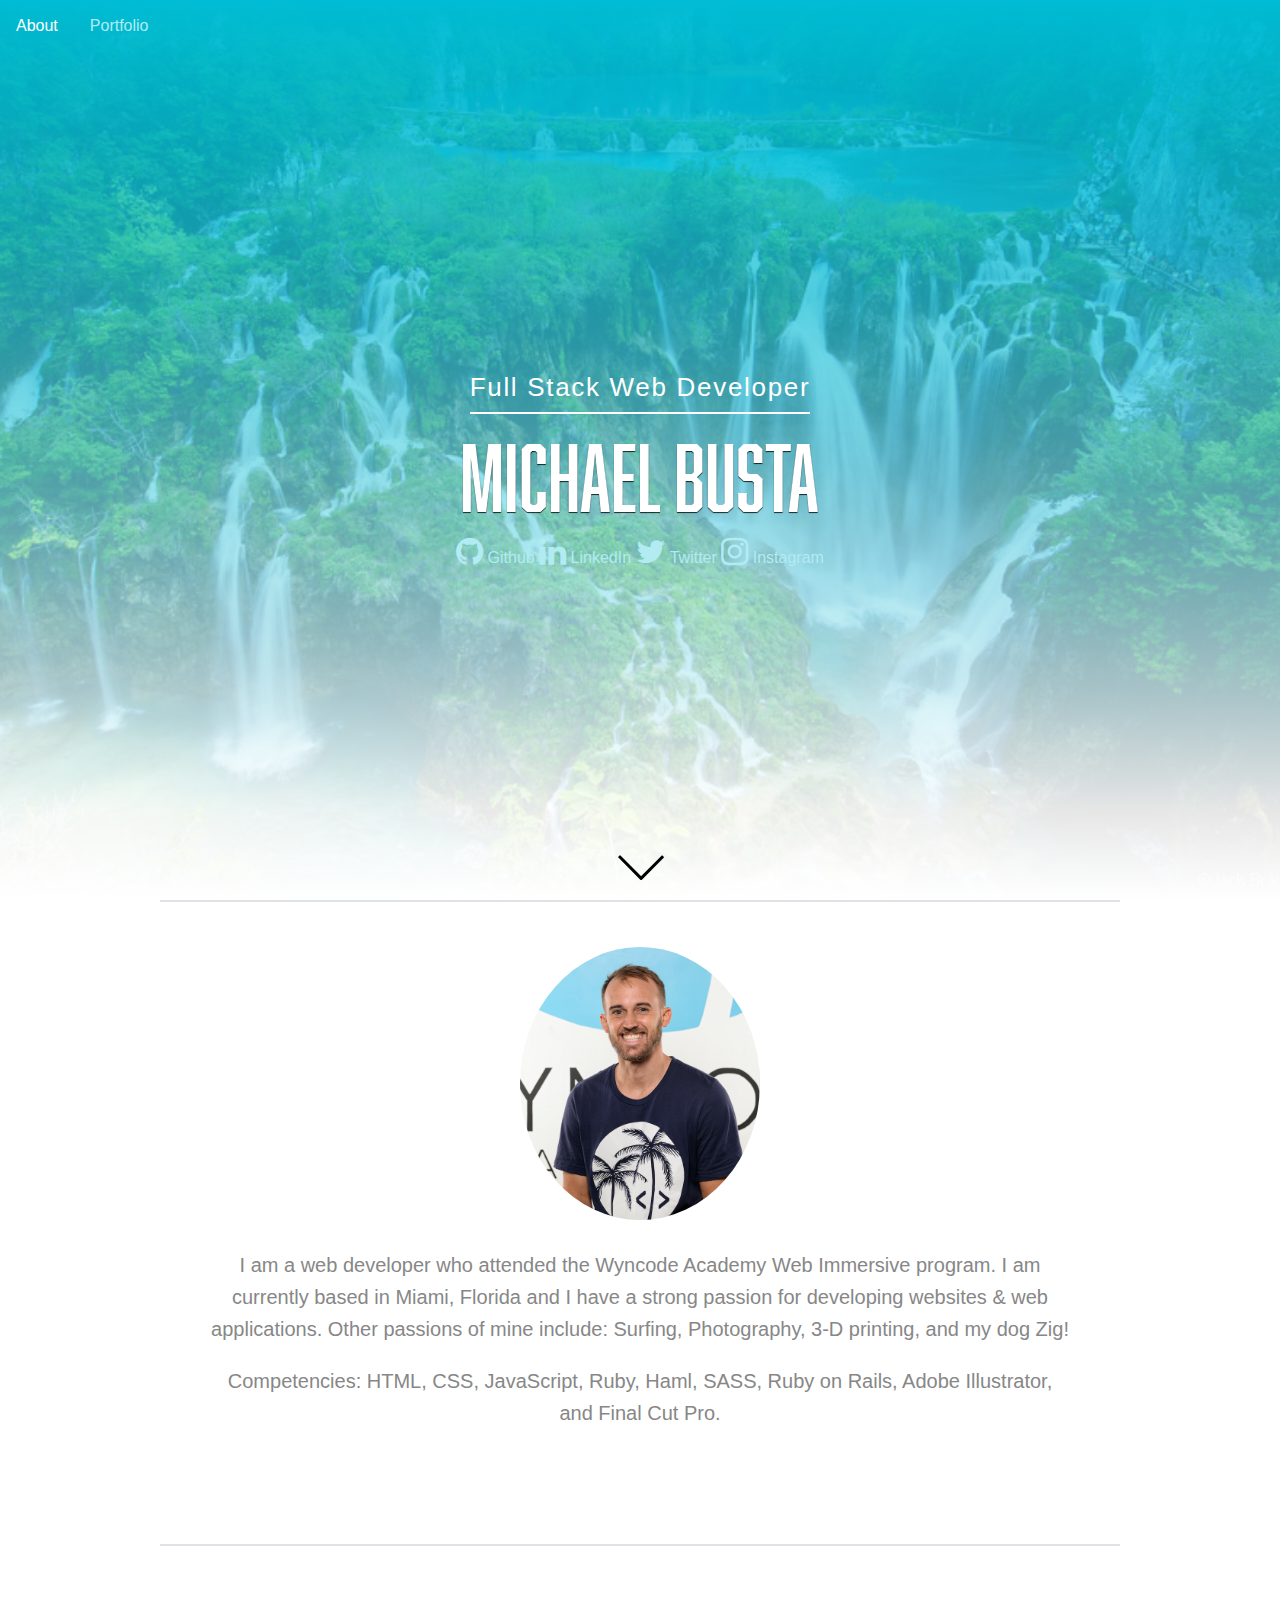
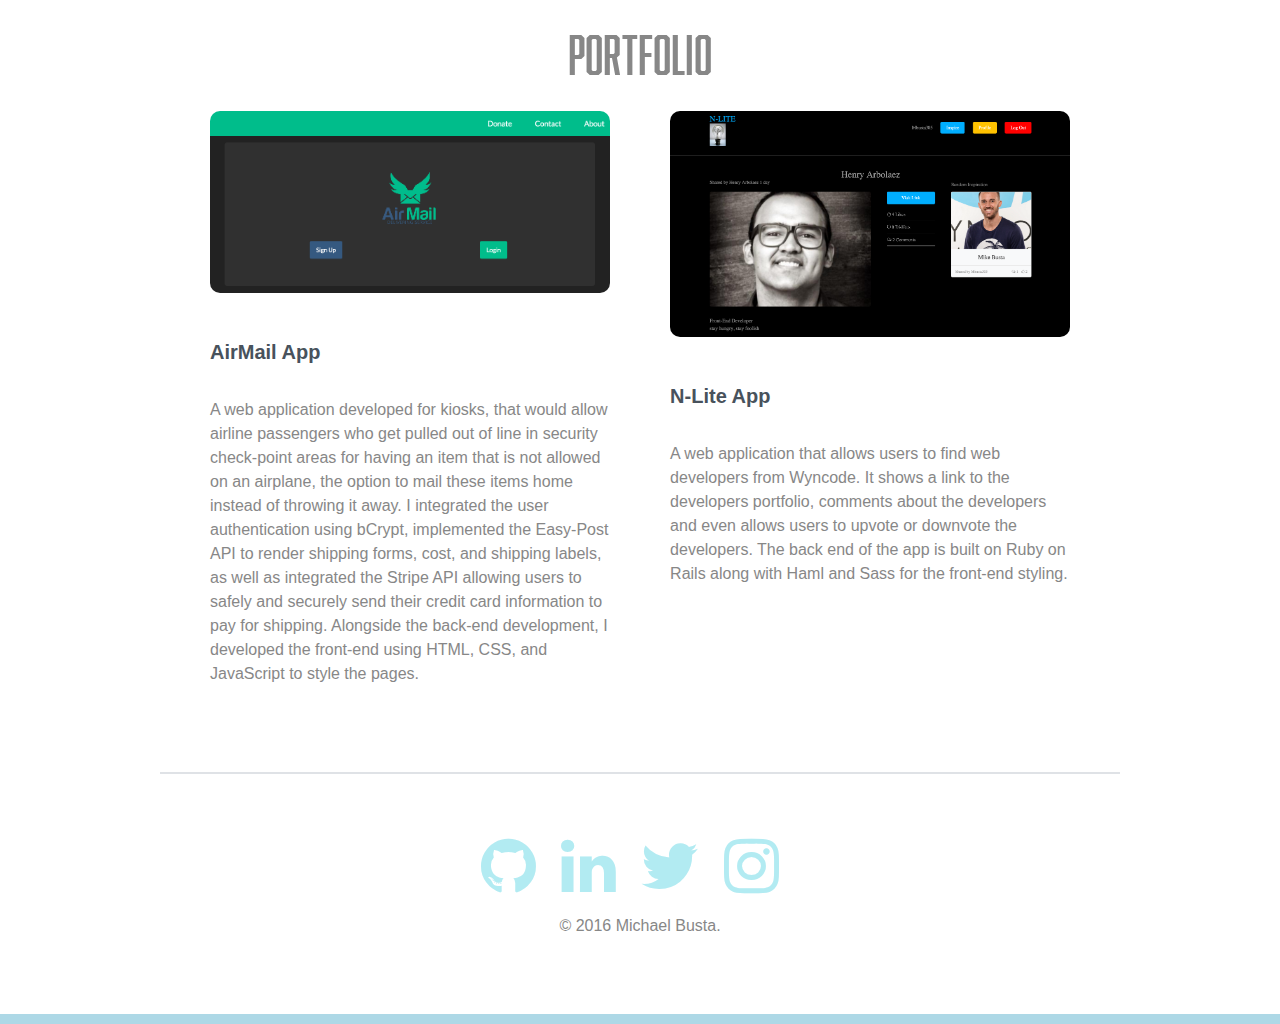
==== home.html @ 1d560014 "added composer.json/php" ====
<!DOCTYPE html>
<html>
  <head>
    <title>Michael Busta | Full Stack Developer</title>
    <link rel="stylesheet" href="css/style.css">
    <link rel="stylesheet" href="http://cdnjs.cloudflare.com/ajax/libs/font-awesome/4.4.0/css/font-awesome.min.css">
    <meta name="viewport" content="width=device-width">
  </head>
  <body>
    <div class="main-content">
      <header id="top" class="">
        <ul>
          <li><a class="active" href="#about">About</a></li>
          <li class="dropdown">
            <a href="#P" class="dropbtn">Portfolio</a>
            <div class="dropdown-content">
              <a href="#P1">AirMail</a>
              <a href="#P2">N-Lite</a>
            </div>
          </li>
        </ul>
      </header>
      <div class="el-content">
        <span class="title">Full Stack Web Developer</span>
        <h1>Michael Busta</h1>
        <div class="social">
          <a href="https://github.com/mbusta305"><i class="fa fa-github fa-2x"></i> Github</a>
          <a href="https://www.linkedin.com/in/michael-busta-945bb2117"><i class="fa fa-linkedin fa-2x"></i> LinkedIn</a>
          <a href="https://twitter.com/mbusta305"><i class="fa fa-twitter fa-2x"></i> Twitter</a>
          <a href="https://www.instagram.com/mbusta305/?hl=en"><i class="fa fa-instagram fa-2x"></i> Instagram</a>
        </div>
        <br>
        <img class="arrow" src="img/arrow.svg" alt="Down arrow">
      </div>
    </div>

		<div id="about" class="primary-content t-border">
			<p class="intro">
        <img src="img/mikepic.png" alt="Photo of mike busta" class="profile-photo">
        <br>
        I am a web developer who attended the Wyncode Academy Web Immersive program. I am currently based in Miami, Florida and I have a strong passion for developing websites & web applications. Other passions of mine include: Surfing, Photography, 3-D printing, and my dog Zig!
      </p>
      <p class="intro">
        Competencies: HTML, CSS, JavaScript, Ruby, Haml, SASS, Ruby on Rails, Adobe Illustrator, and Final Cut Pro.
			</p>

		</div><!-- End .primary-content -->

		<div class="secondary-content t-border group">
      <h2 id='P'>Portfolio</h2>

      <div id='P1' class="airmail">
        <a href="https://air-mail.herokuapp.com/"><img src="img/airmailhome.png" alt="Mountain Landscape"></a>
        <h3>AirMail App</h3>
        <p>
           A web application developed for kiosks, that would allow airline passengers who get pulled out of line in security check-point areas for having an item that is not allowed on an airplane, the option to mail these items home instead of throwing it away. I integrated the user authentication using bCrypt, implemented the Easy-Post API to render shipping forms, cost, and shipping labels, as well as integrated the Stripe API allowing users to safely and securely send their credit card information to pay for shipping. Alongside the back-end development, I developed the front-end using HTML, CSS, and JavaScript to style the pages.
        </p>
      </div>

      <div id='P2' class="nlite">
        <a href="http://n-litec9.herokuapp.com/"><img src="img/n-lite.png" alt="Resort"></a>
        <h3>N-Lite App</h3>
        <p>
          A web application that allows users to find web developers from Wyncode. It shows a link to the developers portfolio, comments about the developers and even allows users to upvote or downvote the developers. The back end of the app is built on Ruby on Rails along with Haml and Sass for the front-end styling.
        </p>
      </div>
		</div><!-- End .secondary-content -->


		<footer class="main-footer">
      <a href="https://github.com/mbusta305"><i class="fa fa-github fa-4x"></i> </a>
       <a href="https://www.linkedin.com/in/michael-busta-945bb2117"><i class="fa fa-linkedin fa-4x"></i> </a>
       <a href="https://twitter.com/mbusta305"><i class="fa fa-twitter fa-4x"></i> </a>
       <a href="https://www.instagram.com/mbusta305/?hl=en"><i class="fa fa-instagram fa-4x"></i> </a>
       <p> &copy; 2016 Michael Busta.</p>
		</footer>
  </body>
</html>
---- css/style.css ----
/* Web Fonts -------------------- */

@font-face {
  font-family: 'Abolition Regular';
  src: url('../fonts/abolition-regular-webfont.eot');
  src: url('../fonts/abolition-regular-webfont.eot?#iefix') format('embedded-opentype'),
       url('../fonts/abolition-regular-webfont.woff') format('woff'),
       url('../fonts/abolition-regular-webfont.ttf') format('truetype');
}

/* Base Styles -------------------- */

* {
  box-sizing: border-box;
}

body {
  color: #878787;
  margin: 0;
  font: 1em/1.5 "Helvetica Neue", Helvetica, Arial, sans-serif;
}

h1,
h2 {
  font-family: 'Abolition Regular', Helvetica, Arial, sans-serif;
}

h1 {
  font-size: 5.625rem; /* 90px/16px  */
  color: rgba(255, 255, 255, 1);
  text-transform: uppercase;
  font-weight: normal;
  line-height: 1.3;
  text-shadow: 0 1px 1px rgba(0,0,0,.8);
  margin: 12px 0 0;
}

h2 {
  font-size: 3.3125em; /* 53px/16px  */
  font-weight: normal;
  line-height: 1.1;
  margin: 0 0 .5em; /* 0 0 26px */
}

h3 {
  font-size: 1.25em; /* 20px/16px  */
  color: #48525c;
  line-height: 1.2;
  margin-bottom: 1.7em; /* 34px */
}

img {
  max-width: 100%;
  margin-bottom: 20px;
  border-radius: 10px;
}

ul,
ol {
  margin: 30px 0;
}

li {
  margin-bottom: 10px;
}

/* Pseudo-classes ------------------ */

a:link {
  color: #B2EBF2;
  text-decoration: none;
}

a:visited {
  color: #B2EBF2;
}

a:hover {
  color: white;
}

a:active {
  color: lightcoral;
}

/* Main Styles --------------------- */

.main-header {
  padding-top: 0 0 150px 0;
  /*height: 850px;*/
  /*background: linear-gradient(#00BCD4, transparent 90%),
              linear-gradient(0deg, #fff, transparent),
              #00BCD4 url('../img/plitvice.jpg') no-repeat center;
  background-size: cover;*/
}

.main-content {
  display: flex;
  flex-direction: column;
  height: 100vh;
  background: linear-gradient(#00BCD4, transparent 90%),
              linear-gradient(0deg, #fff, transparent),
              #00BCD4 url('../img/plitvice.jpg') no-repeat center;
  background-size: cover;
}

.el-content {
  text-align: center;
  margin: auto;
}
.el-content .social{
  flex-direction: row;
}

.title {
  color: white;
  font-size: 1.625rem; /* 26px/16px */
  letter-spacing: .065em;
  font-weight: 200;
  border-bottom: 2px solid;
  padding-bottom: 10px;
}

.intro {
  font-size: 1.25em; /* 20px/16px */
  line-height: 1.6;
}

.primary-content,
.main-header,
.main-footer {
  text-align: center;
}

.primary-content {
	padding-top: 25px;
  padding-bottom: 95px;
}

.secondary-content {
	padding-top: 80px;
	padding-bottom: 70px;
  border-bottom: 2px solid #dfe2e6;
}

.callout {
  font-size: 1.25em;
  border-bottom: 3px solid;
  padding: 0 9px 3px;
  margin-top: 20px;
  display: inline-block;
}

.main-footer {
  padding-top: 60px;
  padding-bottom: 60px;
  border-bottom: 10px solid lightblue;
}

.main-footer .fa {
  letter-spacing: 20px;
}

.t-border {
  border-top: 2px solid #dfe2e6;
}

.primary-content img {
  border-radius: 50%;
  width: 12em;
}

.secondary-content h2 {
  text-align: center;
}

/*nav bar styles*/

ul {
    list-style-type: none;
    margin: 0;
    padding: 0;
    overflow: hidden;
    background-color: transparent;
}

li {
    float: left;
}

li a, .dropbtn {
    display: inline-block;
    color: white;
    text-align: center;
    padding: 14px 16px;
    text-decoration: none;
}

li a:hover, .dropdown:hover .dropbtn {
    background-color: transparent;
}

li.dropdown {
    display: inline-block;
}

.dropdown-content {
    display: none;
    position: absolute;
    background-color: transparent;
    min-width: 160px;
    box-shadow: 0px 8px 16px 0px rgba(0,0,0,0.2);
}

.dropdown-content a {
    color: white;
    padding: 12px 16px;
    text-decoration: none;
    display: block;
    text-align: left;
}

.dropdown-content a:hover {background-color: #B2EBF2}

.dropdown:hover .dropdown-content {
    display: block;
}



/* Layout Styles ------------------ */

.primary-content,
.secondary-content {
  width: 75%;
  padding-left: 50px;
  padding-right: 50px;
  margin: auto;
  max-width: 960px;
}


.arrow {
  width: 50px;
  position: absolute;
  bottom: 0;
  right: 48%;
}

/* Floated Columns ------------------ */

.nlite,
.airmail {
  width: 46.5%;
}

.airmail {
  float: left;
}

.nlite {
  float: right;
}

/* Float Clearfix ------------------ */

.group:after {
  content: "";
  display: table;
  clear: both;
}

/* Media Queries -------------------- */

@media (max-width: 1024px) {
  .primary-content,
  .secondary-content {
    width: 90%;
  }
}

@media (max-width: 768px) {
  .primary-content,
  .secondary-content {
    width: 100%;
    padding: 20px;
    border-top: none;
  }
  .main-header {
    /*max-height: 380px;*/
    /*padding: 50px 25px 0;*/
  }
  .title {
    font-size: 1.3rem;
    border: none;
  }
  h1 {
    font-size: 5rem;
    line-height: 1.1;
  }
  .arrow {
    display: none;
  }
  .intro {
    font-size: 1rem;
  }
  .nlite,
  .airmail {
    float: none;
    width: 100%;
  }
  .main-footer {
    padding: 20px 0;
  }
}
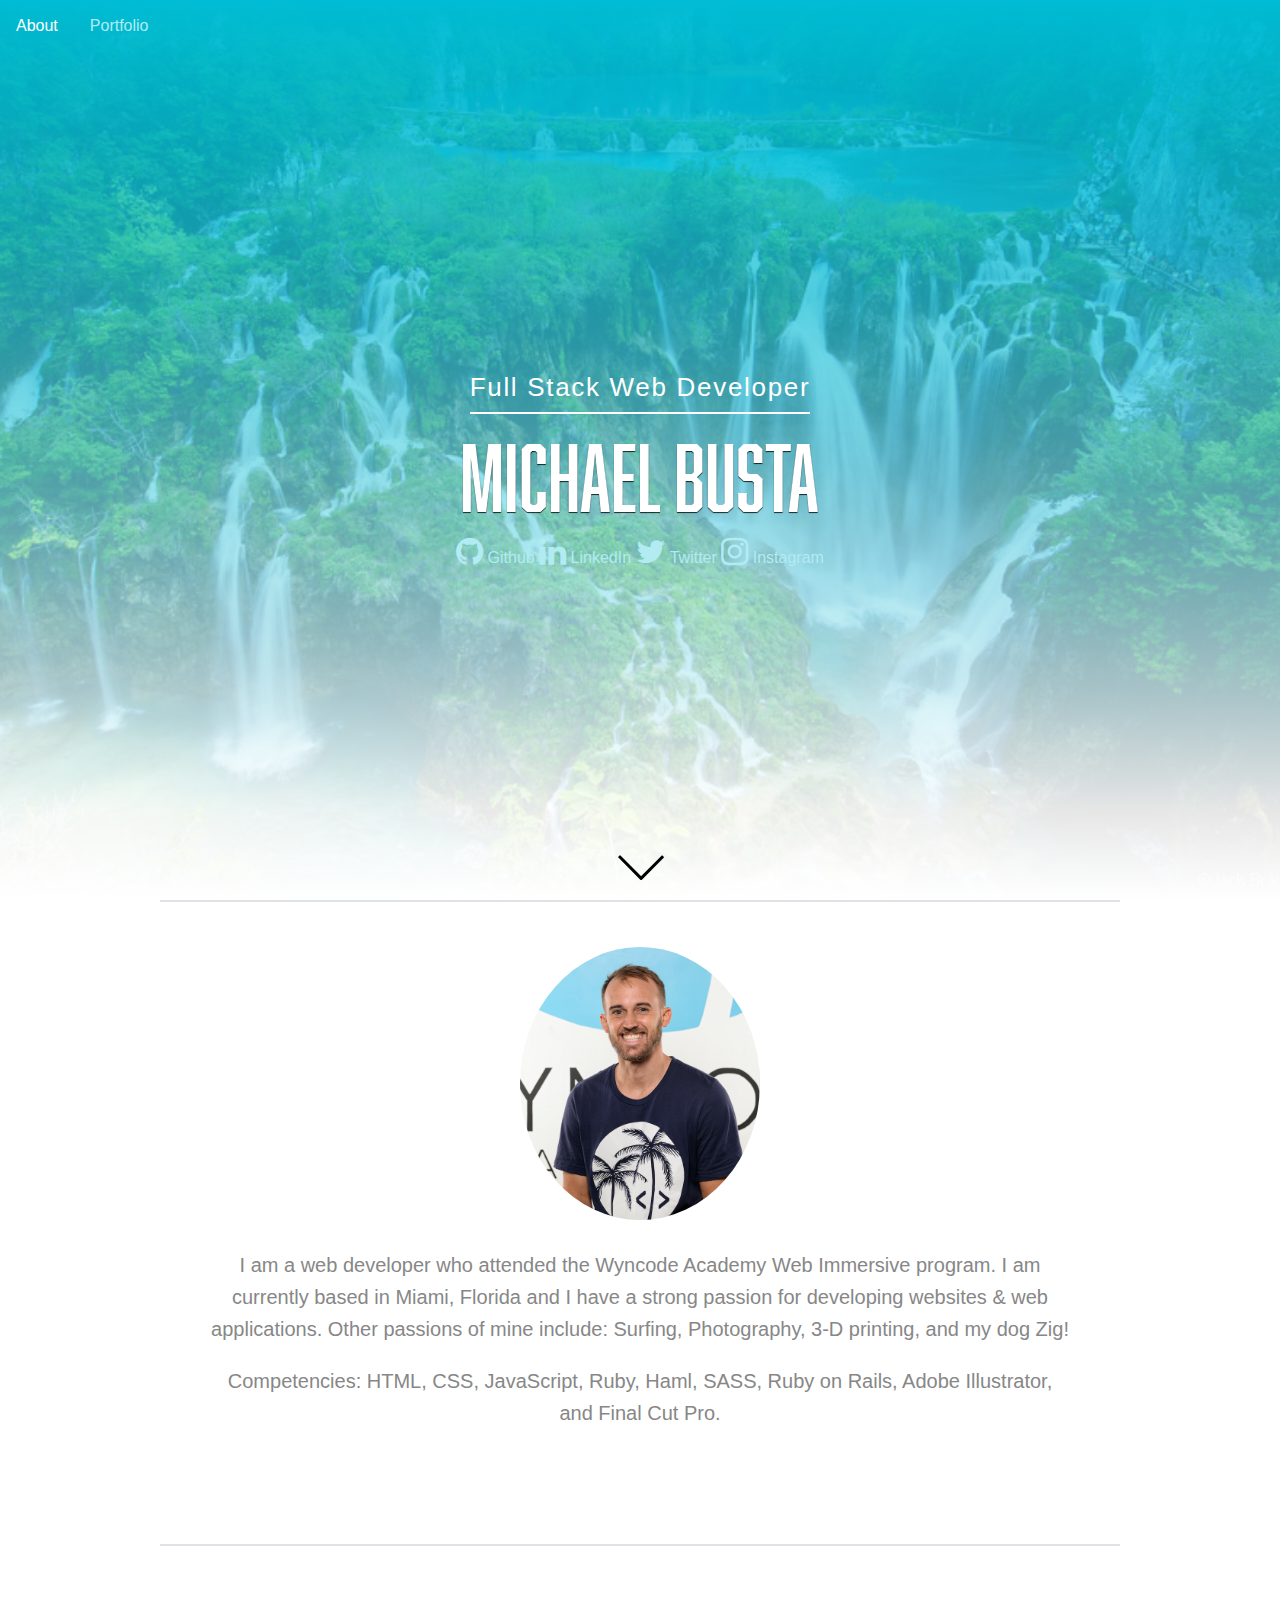
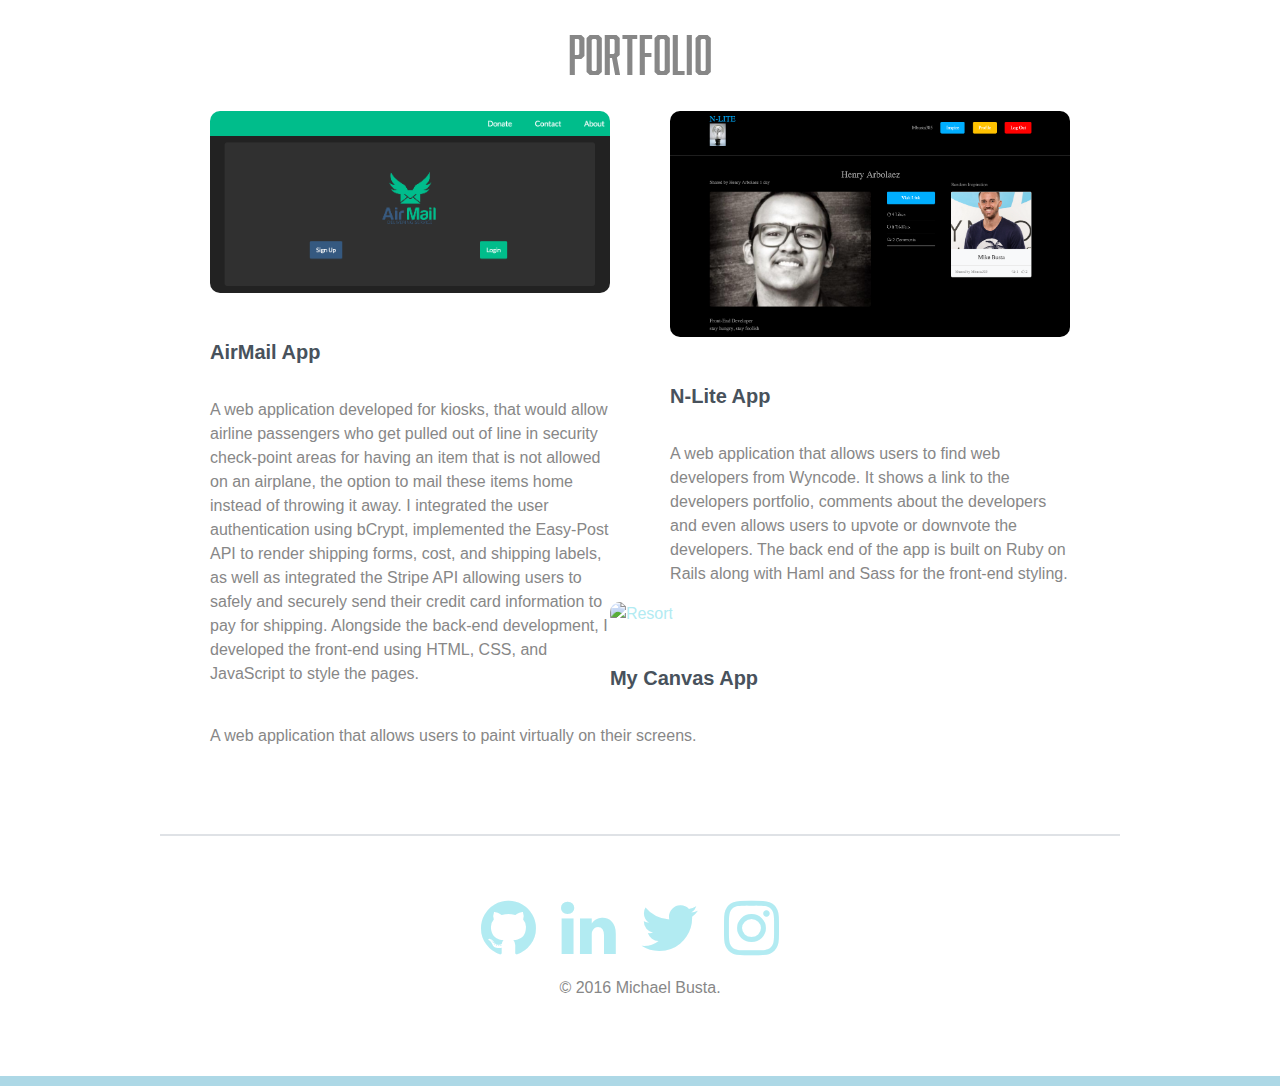
==== commit 0bb041d0: "removed spacing" ====
--- a/home.html
+++ b/home.html
@@ -3,7 +3,7 @@
   <head>
     <title>Michael Busta | Full Stack Developer</title>
     <link rel="stylesheet" href="css/style.css">
-    <link rel="stylesheet" href="http://cdnjs.cloudflare.com/ajax/libs/font-awesome/4.4.0/css/font-awesome.min.css">
+    <link rel="stylesheet" href="https://cdnjs.cloudflare.com/ajax/libs/font-awesome/4.4.0/css/font-awesome.min.css">
     <meta name="viewport" content="width=device-width">
   </head>
   <body>
@@ -16,6 +16,7 @@
             <div class="dropdown-content">
               <a href="#P1">AirMail</a>
               <a href="#P2">N-Lite</a>
+              <a href="#P3">MyCanvas</a>
             </div>
           </li>
         </ul>
@@ -64,9 +65,15 @@
           A web application that allows users to find web developers from Wyncode. It shows a link to the developers portfolio, comments about the developers and even allows users to upvote or downvote the developers. The back end of the app is built on Ruby on Rails along with Haml and Sass for the front-end styling.
         </p>
       </div>
-		</div><!-- End .secondary-content -->
 
-
+    <div id='P3' class="mycanvas">
+      <a href="https://mypaintcanvas.herokuapp.com/"><img src="img/mycanvasimg.png" alt="Resort"></a>
+      <h3>My Canvas App</h3>
+      <p>
+        A web application that allows users to paint virtually on their screens.
+      </p>
+    </div>
+  </div><!-- End .secondary-content -->
 		<footer class="main-footer">
       <a href="https://github.com/mbusta305"><i class="fa fa-github fa-4x"></i> </a>
        <a href="https://www.linkedin.com/in/michael-busta-945bb2117"><i class="fa fa-linkedin fa-4x"></i> </a>
